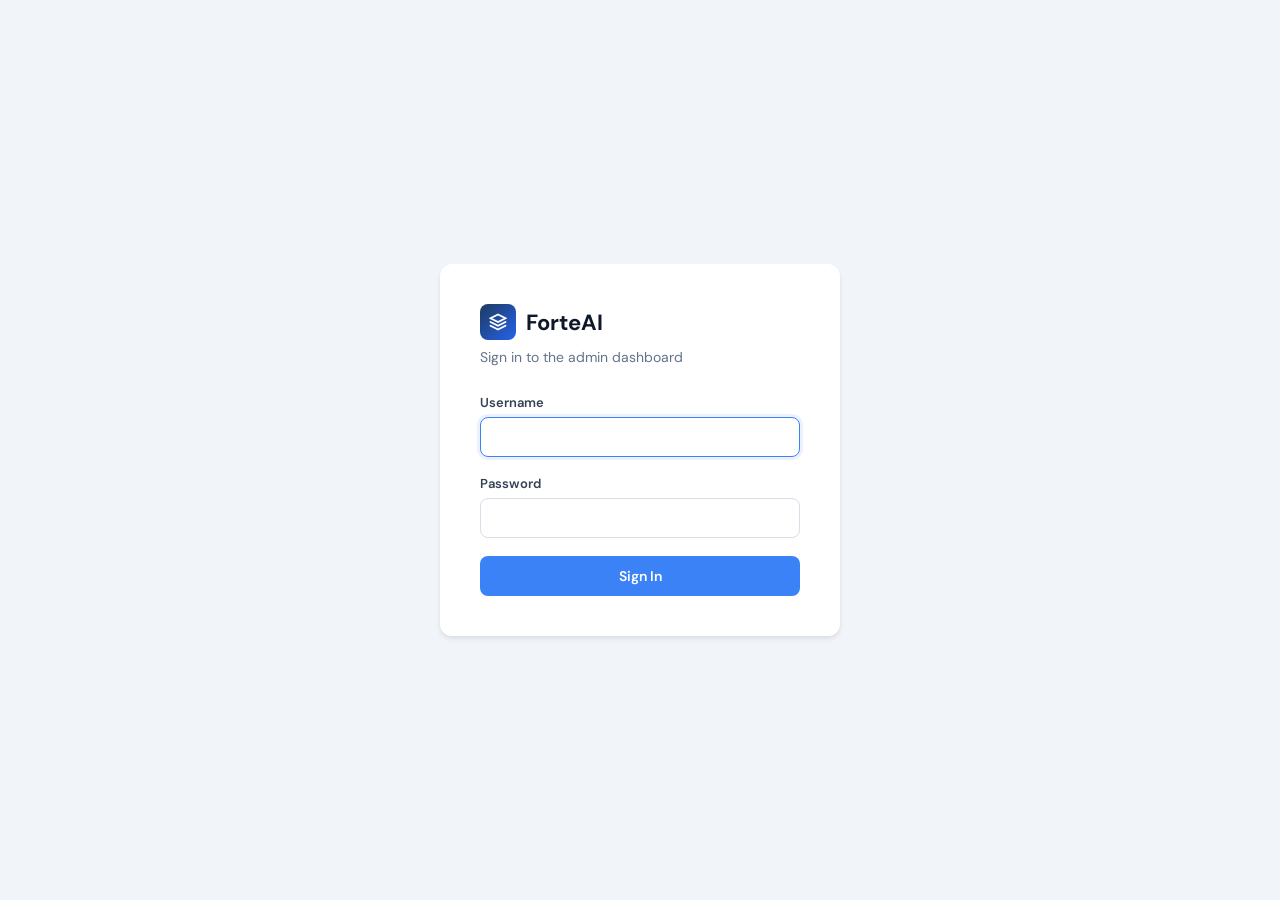
==== admin/login.html @ f1678e8b "feat: add JWT-based admin authentication for dashboard and API Replace X-Admin-Key header auth with " ====
<!DOCTYPE html>
<html lang="en">
<head>
    <meta charset="UTF-8">
    <meta name="viewport" content="width=device-width, initial-scale=1.0">
    <title>ForteAI - Admin Login</title>
    <link rel="preconnect" href="https://fonts.googleapis.com">
    <link href="https://fonts.googleapis.com/css2?family=DM+Sans:wght@400;500;600;700&display=swap" rel="stylesheet">
    <style>
        *, *::before, *::after { box-sizing: border-box; margin: 0; padding: 0; }
        body {
            font-family: 'DM Sans', sans-serif;
            background: #f1f5f9;
            display: flex;
            align-items: center;
            justify-content: center;
            min-height: 100vh;
        }
        .login-card {
            background: #fff;
            border-radius: 12px;
            box-shadow: 0 4px 6px rgba(0,0,0,0.04), 0 2px 4px rgba(0,0,0,0.06);
            padding: 40px;
            width: 100%;
            max-width: 400px;
        }
        .login-brand {
            display: flex;
            align-items: center;
            gap: 10px;
            margin-bottom: 8px;
        }
        .login-brand-icon {
            width: 36px;
            height: 36px;
            background: linear-gradient(135deg, #1e3a5f, #2563eb);
            border-radius: 8px;
            display: flex;
            align-items: center;
            justify-content: center;
            color: #fff;
        }
        .login-brand h1 {
            font-size: 22px;
            font-weight: 700;
            color: #0f172a;
        }
        .login-subtitle {
            color: #64748b;
            font-size: 14px;
            margin-bottom: 28px;
        }
        .form-group {
            margin-bottom: 18px;
        }
        .form-label {
            display: block;
            font-size: 13px;
            font-weight: 600;
            color: #334155;
            margin-bottom: 6px;
        }
        .form-input {
            width: 100%;
            padding: 10px 12px;
            border: 1px solid #d8dde8;
            border-radius: 8px;
            font-size: 14px;
            font-family: inherit;
            color: #0f172a;
            background: #fff;
            transition: border-color 0.15s;
        }
        .form-input:focus {
            outline: none;
            border-color: #3b82f6;
            box-shadow: 0 0 0 3px rgba(59,130,246,0.1);
        }
        .btn-login {
            width: 100%;
            padding: 11px;
            background: #3b82f6;
            color: #fff;
            border: none;
            border-radius: 8px;
            font-size: 14px;
            font-weight: 600;
            font-family: inherit;
            cursor: pointer;
            transition: background 0.15s;
        }
        .btn-login:hover { background: #2563eb; }
        .btn-login:disabled { opacity: 0.6; cursor: not-allowed; }
        .error-msg {
            color: #ef4444;
            font-size: 13px;
            margin-bottom: 14px;
            display: none;
        }
        .error-msg.visible { display: block; }
    </style>
</head>
<body>
    <div class="login-card">
        <div class="login-brand">
            <div class="login-brand-icon">
                <svg width="18" height="18" viewBox="0 0 24 24" fill="none" stroke="currentColor" stroke-width="2.5" stroke-linecap="round"><path d="M12 2L2 7l10 5 10-5-10-5z"/><path d="M2 17l10 5 10-5"/><path d="M2 12l10 5 10-5"/></svg>
            </div>
            <h1>ForteAI</h1>
        </div>
        <p class="login-subtitle">Sign in to the admin dashboard</p>

        <form id="loginForm">
            <div class="form-group">
                <label class="form-label">Username</label>
                <input type="text" class="form-input" id="username" autocomplete="username" required autofocus />
            </div>
            <div class="form-group">
                <label class="form-label">Password</label>
                <input type="password" class="form-input" id="password" autocomplete="current-password" required />
            </div>
            <div class="error-msg" id="errorMsg"></div>
            <button type="submit" class="btn-login" id="btnLogin">Sign In</button>
        </form>
    </div>

    <script>
        (function () {
            var API_BASE = window.location.origin;

            // If already authenticated, redirect to dashboard
            var token = sessionStorage.getItem("forteai_admin_token");
            if (token) {
                fetch(API_BASE + "/api/admin/verify", {
                    headers: { "Authorization": "Bearer " + token }
                }).then(function (r) {
                    if (r.ok) window.location.href = "/admin/";
                });
            }

            document.getElementById("loginForm").addEventListener("submit", function (e) {
                e.preventDefault();
                var btn = document.getElementById("btnLogin");
                var errEl = document.getElementById("errorMsg");
                btn.disabled = true;
                errEl.classList.remove("visible");

                var username = document.getElementById("username").value;
                var password = document.getElementById("password").value;

                fetch(API_BASE + "/api/admin/login", {
                    method: "POST",
                    headers: { "Content-Type": "application/json" },
                    body: JSON.stringify({ username: username, password: password })
                })
                .then(function (r) {
                    if (!r.ok) return r.json().then(function (d) { throw new Error(d.detail || "Login failed"); });
                    return r.json();
                })
                .then(function (data) {
                    sessionStorage.setItem("forteai_admin_token", data.token);
                    window.location.href = "/admin/";
                })
                .catch(function (err) {
                    errEl.textContent = err.message;
                    errEl.classList.add("visible");
                    btn.disabled = false;
                });
            });
        })();
    </script>
</body>
</html>
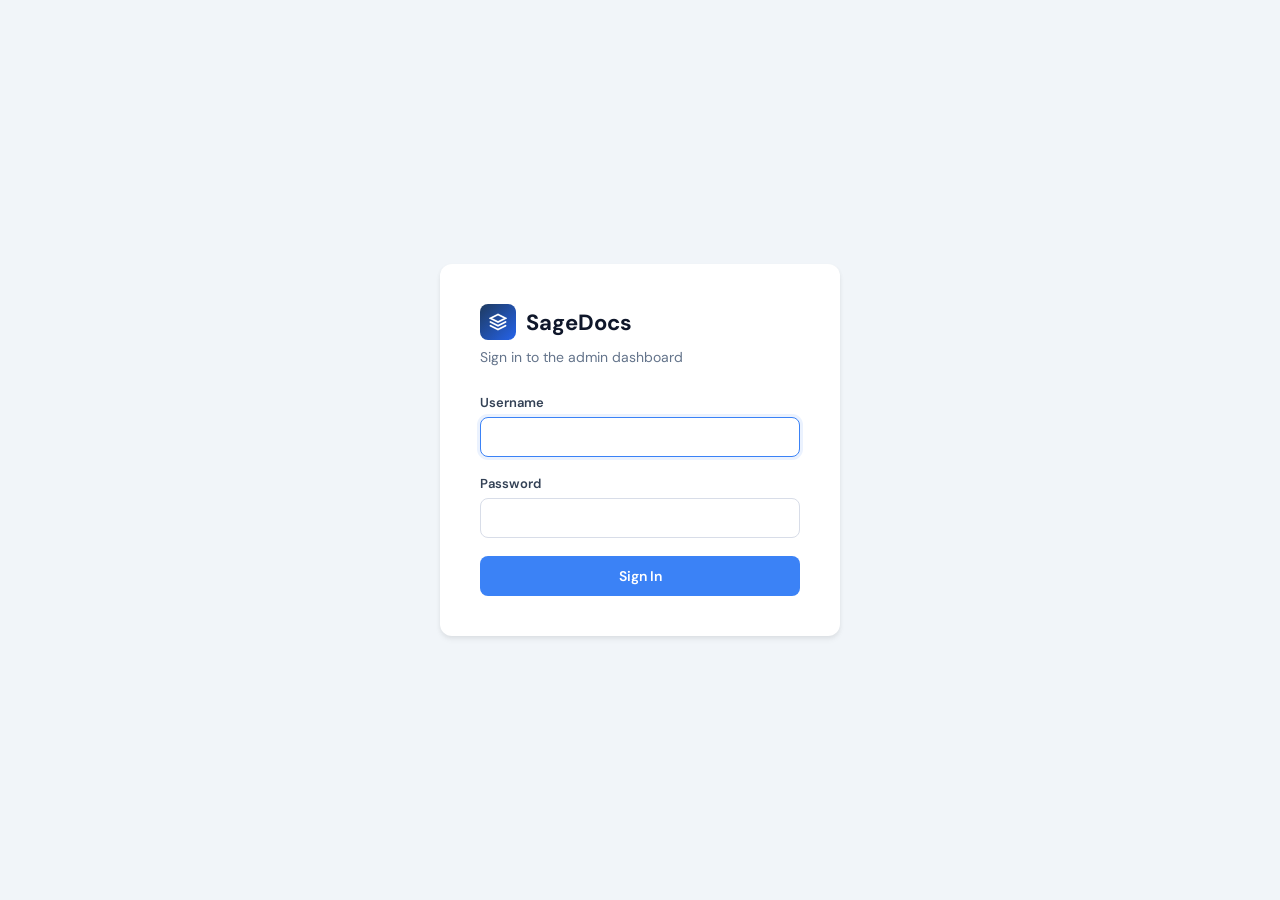
==== commit cb2746f0: "Rename to SageDocs, drop Docker, add CI/CD workflow Renames Forte AI Bot to SageDocs across code, do" ====
--- a/admin/login.html
+++ b/admin/login.html
@@ -3,7 +3,7 @@
 <head>
     <meta charset="UTF-8">
     <meta name="viewport" content="width=device-width, initial-scale=1.0">
-    <title>ForteAI - Admin Login</title>
+    <title>SageDocs - Admin Login</title>
     <link rel="preconnect" href="https://fonts.googleapis.com">
     <link href="https://fonts.googleapis.com/css2?family=DM+Sans:wght@400;500;600;700&display=swap" rel="stylesheet">
     <style>
@@ -106,7 +106,7 @@
             <div class="login-brand-icon">
                 <svg width="18" height="18" viewBox="0 0 24 24" fill="none" stroke="currentColor" stroke-width="2.5" stroke-linecap="round"><path d="M12 2L2 7l10 5 10-5-10-5z"/><path d="M2 17l10 5 10-5"/><path d="M2 12l10 5 10-5"/></svg>
             </div>
-            <h1>ForteAI</h1>
+            <h1>SageDocs</h1>
         </div>
         <p class="login-subtitle">Sign in to the admin dashboard</p>
 
@@ -129,7 +129,7 @@
             var API_BASE = window.location.origin;
 
             // If already authenticated, redirect to dashboard
-            var token = sessionStorage.getItem("forteai_admin_token");
+            var token = sessionStorage.getItem("sagedocs_admin_token");
             if (token) {
                 fetch(API_BASE + "/api/admin/verify", {
                     headers: { "Authorization": "Bearer " + token }
@@ -158,7 +158,7 @@
                     return r.json();
                 })
                 .then(function (data) {
-                    sessionStorage.setItem("forteai_admin_token", data.token);
+                    sessionStorage.setItem("sagedocs_admin_token", data.token);
                     window.location.href = "/admin/";
                 })
                 .catch(function (err) {
